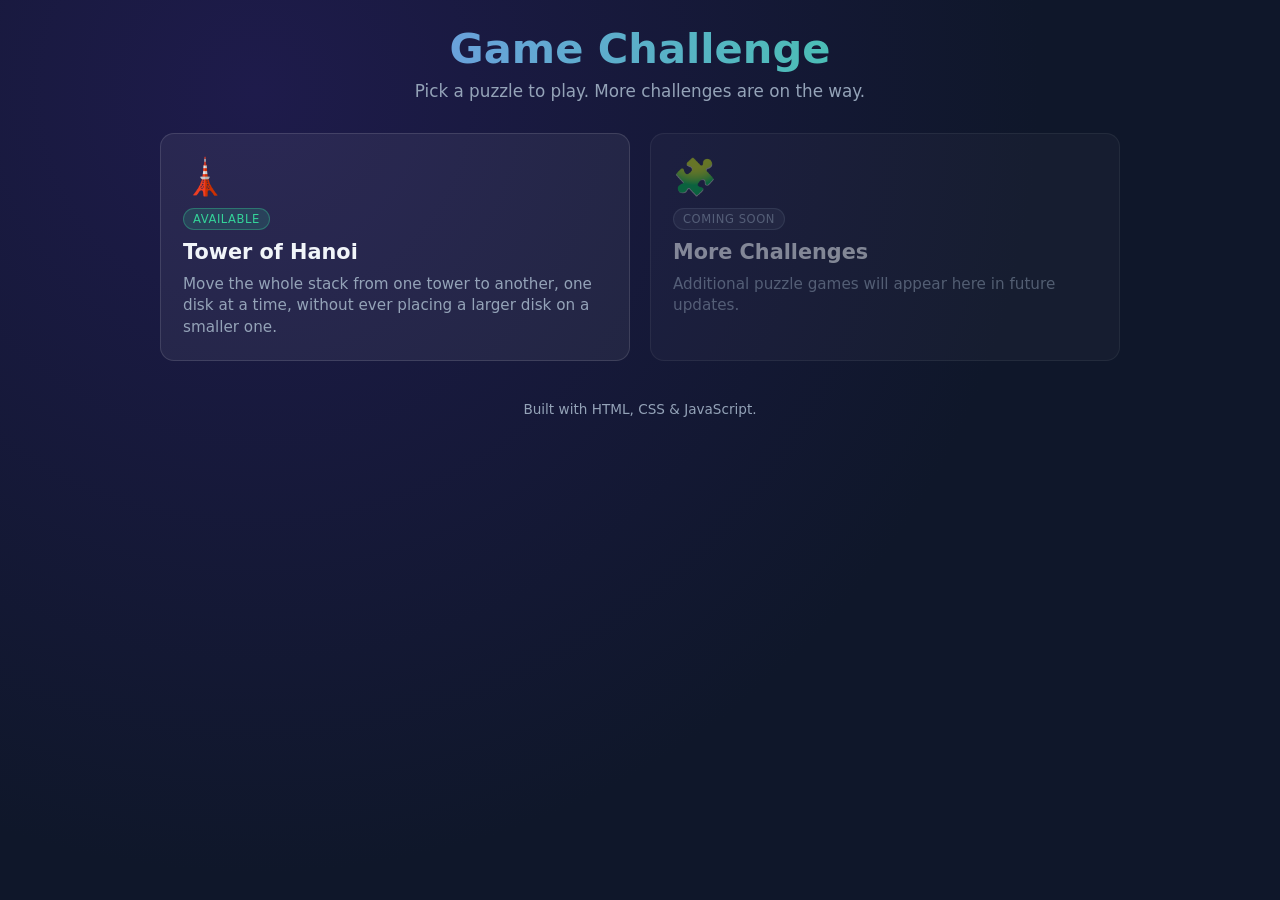
==== index.html @ a8f183a3 "Add Game Challenge menu with Tower of Hanoi puzzle Responsive static site with a main menu (room for" ====
<!doctype html>
<html lang="en">
<head>
  <meta charset="UTF-8" />
  <meta name="viewport" content="width=device-width, initial-scale=1.0" />
  <title>Game Challenge Menu</title>
  <meta name="description" content="A collection of browser puzzle challenges, starting with Tower of Hanoi." />
  <link rel="stylesheet" href="assets/site.css" />
</head>
<body>
  <header class="site-header">
    <h1>Game Challenge</h1>
    <p>Pick a puzzle to play. More challenges are on the way.</p>
  </header>

  <main class="game-grid">
    <a class="game-card" href="games/tower-of-hanoi/index.html">
      <span class="icon">🗼</span>
      <span class="badge">Available</span>
      <h2>Tower of Hanoi</h2>
      <p>Move the whole stack from one tower to another, one disk at a time, without ever placing a larger disk on a smaller one.</p>
    </a>

    <div class="game-card disabled" aria-disabled="true">
      <span class="icon">🧩</span>
      <span class="badge">Coming soon</span>
      <h2>More Challenges</h2>
      <p>Additional puzzle games will appear here in future updates.</p>
    </div>
  </main>

  <footer class="site-footer">
    Built with HTML, CSS &amp; JavaScript.
  </footer>
</body>
</html>
---- assets/site.css ----
:root {
  --bg-1: #1e1b4b;
  --bg-2: #0f172a;
  --panel: rgba(255, 255, 255, 0.06);
  --panel-border: rgba(255, 255, 255, 0.12);
  --accent: #818cf8;
  --accent-2: #34d399;
  --text: #f1f5f9;
  --text-dim: #94a3b8;
  --radius: 14px;
}

* {
  box-sizing: border-box;
}

html, body {
  margin: 0;
  padding: 0;
}

body {
  min-height: 100vh;
  font-family: "Segoe UI", system-ui, -apple-system, Roboto, Helvetica, Arial, sans-serif;
  background: radial-gradient(circle at 20% 10%, var(--bg-1), var(--bg-2) 60%);
  color: var(--text);
  display: flex;
  flex-direction: column;
  align-items: center;
  padding: 24px 16px 48px;
}

.site-header {
  width: 100%;
  max-width: 960px;
  text-align: center;
  margin-bottom: 32px;
}

.site-header h1 {
  font-size: clamp(1.8rem, 4vw, 2.6rem);
  margin: 0 0 8px;
  background: linear-gradient(90deg, var(--accent), var(--accent-2));
  -webkit-background-clip: text;
  background-clip: text;
  color: transparent;
}

.site-header p {
  color: var(--text-dim);
  margin: 0;
  font-size: 1.05rem;
}

.game-grid {
  width: 100%;
  max-width: 960px;
  display: grid;
  grid-template-columns: repeat(auto-fit, minmax(260px, 1fr));
  gap: 20px;
}

.game-card {
  background: var(--panel);
  border: 1px solid var(--panel-border);
  border-radius: var(--radius);
  padding: 22px;
  text-decoration: none;
  color: var(--text);
  display: flex;
  flex-direction: column;
  gap: 10px;
  transition: transform 0.15s ease, border-color 0.15s ease, box-shadow 0.15s ease;
}

.game-card:not(.disabled):hover,
.game-card:not(.disabled):focus-visible {
  transform: translateY(-4px);
  border-color: var(--accent);
  box-shadow: 0 12px 24px rgba(0, 0, 0, 0.35);
}

.game-card .icon {
  font-size: 2.2rem;
}

.game-card h2 {
  margin: 0;
  font-size: 1.3rem;
}

.game-card p {
  margin: 0;
  color: var(--text-dim);
  font-size: 0.95rem;
  line-height: 1.4;
}

.badge {
  display: inline-block;
  align-self: flex-start;
  font-size: 0.72rem;
  text-transform: uppercase;
  letter-spacing: 0.05em;
  padding: 3px 9px;
  border-radius: 999px;
  background: rgba(52, 211, 153, 0.15);
  color: var(--accent-2);
  border: 1px solid rgba(52, 211, 153, 0.35);
}

.game-card.disabled {
  opacity: 0.5;
  cursor: not-allowed;
}

.game-card.disabled .badge {
  background: rgba(148, 163, 184, 0.15);
  color: var(--text-dim);
  border-color: rgba(148, 163, 184, 0.3);
}

.back-link {
  align-self: flex-start;
  color: var(--accent);
  text-decoration: none;
  font-size: 0.95rem;
  margin-bottom: 12px;
  display: inline-flex;
  align-items: center;
  gap: 6px;
}

.back-link:hover {
  text-decoration: underline;
}

footer.site-footer {
  margin-top: 40px;
  color: var(--text-dim);
  font-size: 0.85rem;
  text-align: center;
}
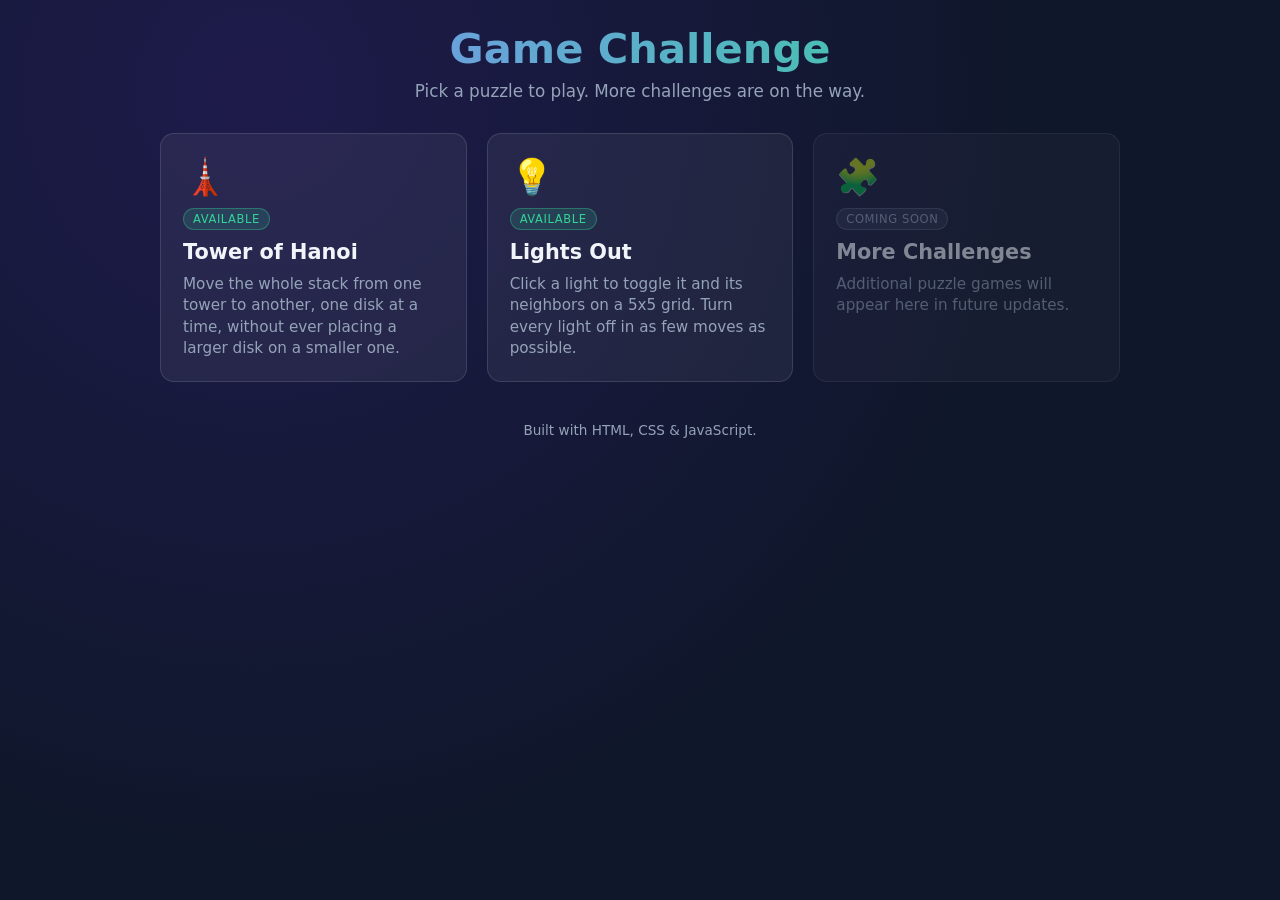
==== commit 24ff3af5: "Add Lights Out puzzle to Game Challenge menu New 5x5 Lights Out game: click a light to toggle it and" ====
--- a/index.html
+++ b/index.html
@@ -21,6 +21,13 @@
       <p>Move the whole stack from one tower to another, one disk at a time, without ever placing a larger disk on a smaller one.</p>
     </a>
 
+    <a class="game-card" href="games/lights-out/index.html">
+      <span class="icon">💡</span>
+      <span class="badge">Available</span>
+      <h2>Lights Out</h2>
+      <p>Click a light to toggle it and its neighbors on a 5x5 grid. Turn every light off in as few moves as possible.</p>
+    </a>
+
     <div class="game-card disabled" aria-disabled="true">
       <span class="icon">🧩</span>
       <span class="badge">Coming soon</span>
--- a/assets/site.css
+++ b/assets/site.css
@@ -141,3 +141,61 @@
   font-size: 0.85rem;
   text-align: center;
 }
+
+.victory-overlay {
+  position: fixed;
+  inset: 0;
+  background: rgba(2, 6, 23, 0.72);
+  display: flex;
+  align-items: center;
+  justify-content: center;
+  padding: 20px;
+  z-index: 100;
+}
+
+.victory-overlay[hidden] {
+  display: none;
+}
+
+.victory-card {
+  background: #111827;
+  border: 1px solid var(--panel-border);
+  border-radius: 18px;
+  padding: 32px;
+  max-width: 420px;
+  width: 100%;
+  text-align: center;
+  box-shadow: 0 20px 50px rgba(0, 0, 0, 0.5);
+}
+
+.victory-card h2 {
+  margin-top: 0;
+  font-size: 1.8rem;
+}
+
+.victory-card p {
+  color: var(--text-dim);
+  line-height: 1.6;
+  font-size: 1.05rem;
+}
+
+.victory-actions {
+  display: flex;
+  gap: 12px;
+  justify-content: center;
+  margin-top: 20px;
+  flex-wrap: wrap;
+}
+
+.menu-link {
+  color: var(--text);
+  text-decoration: none;
+  padding: 10px 20px;
+  border-radius: 10px;
+  border: 1px solid var(--panel-border);
+  font-weight: 600;
+}
+
+.menu-link:hover {
+  border-color: var(--accent);
+}
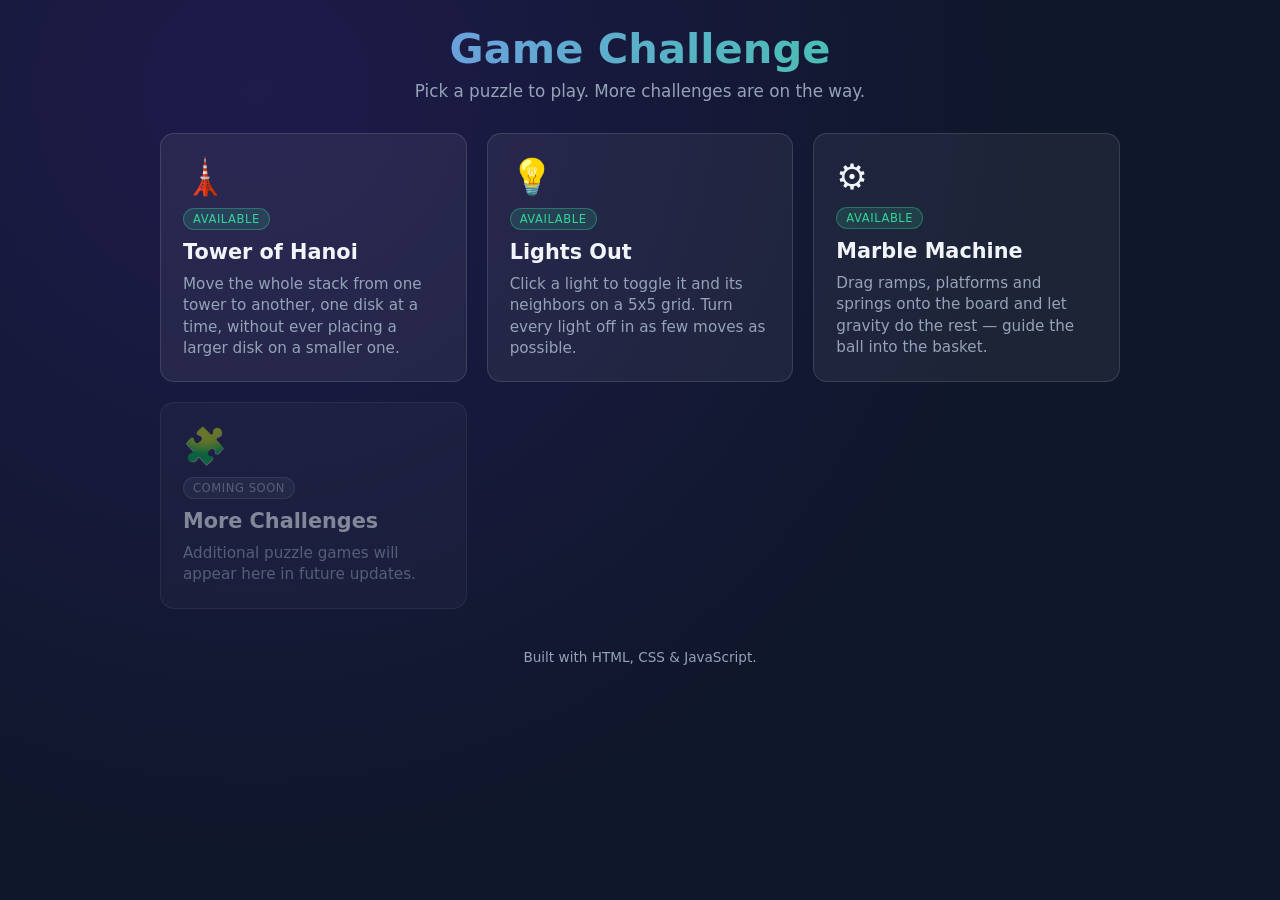
==== commit f30bc719: "Add Marble Machine physics puzzle to Game Challenge menu New contraption-style puzzle: drag ramps, p" ====
--- a/index.html
+++ b/index.html
@@ -28,6 +28,13 @@
       <p>Click a light to toggle it and its neighbors on a 5x5 grid. Turn every light off in as few moves as possible.</p>
     </a>
 
+    <a class="game-card" href="games/marble-machine/index.html">
+      <span class="icon">⚙️</span>
+      <span class="badge">Available</span>
+      <h2>Marble Machine</h2>
+      <p>Drag ramps, platforms and springs onto the board and let gravity do the rest &mdash; guide the ball into the basket.</p>
+    </a>
+
     <div class="game-card disabled" aria-disabled="true">
       <span class="icon">🧩</span>
       <span class="badge">Coming soon</span>
